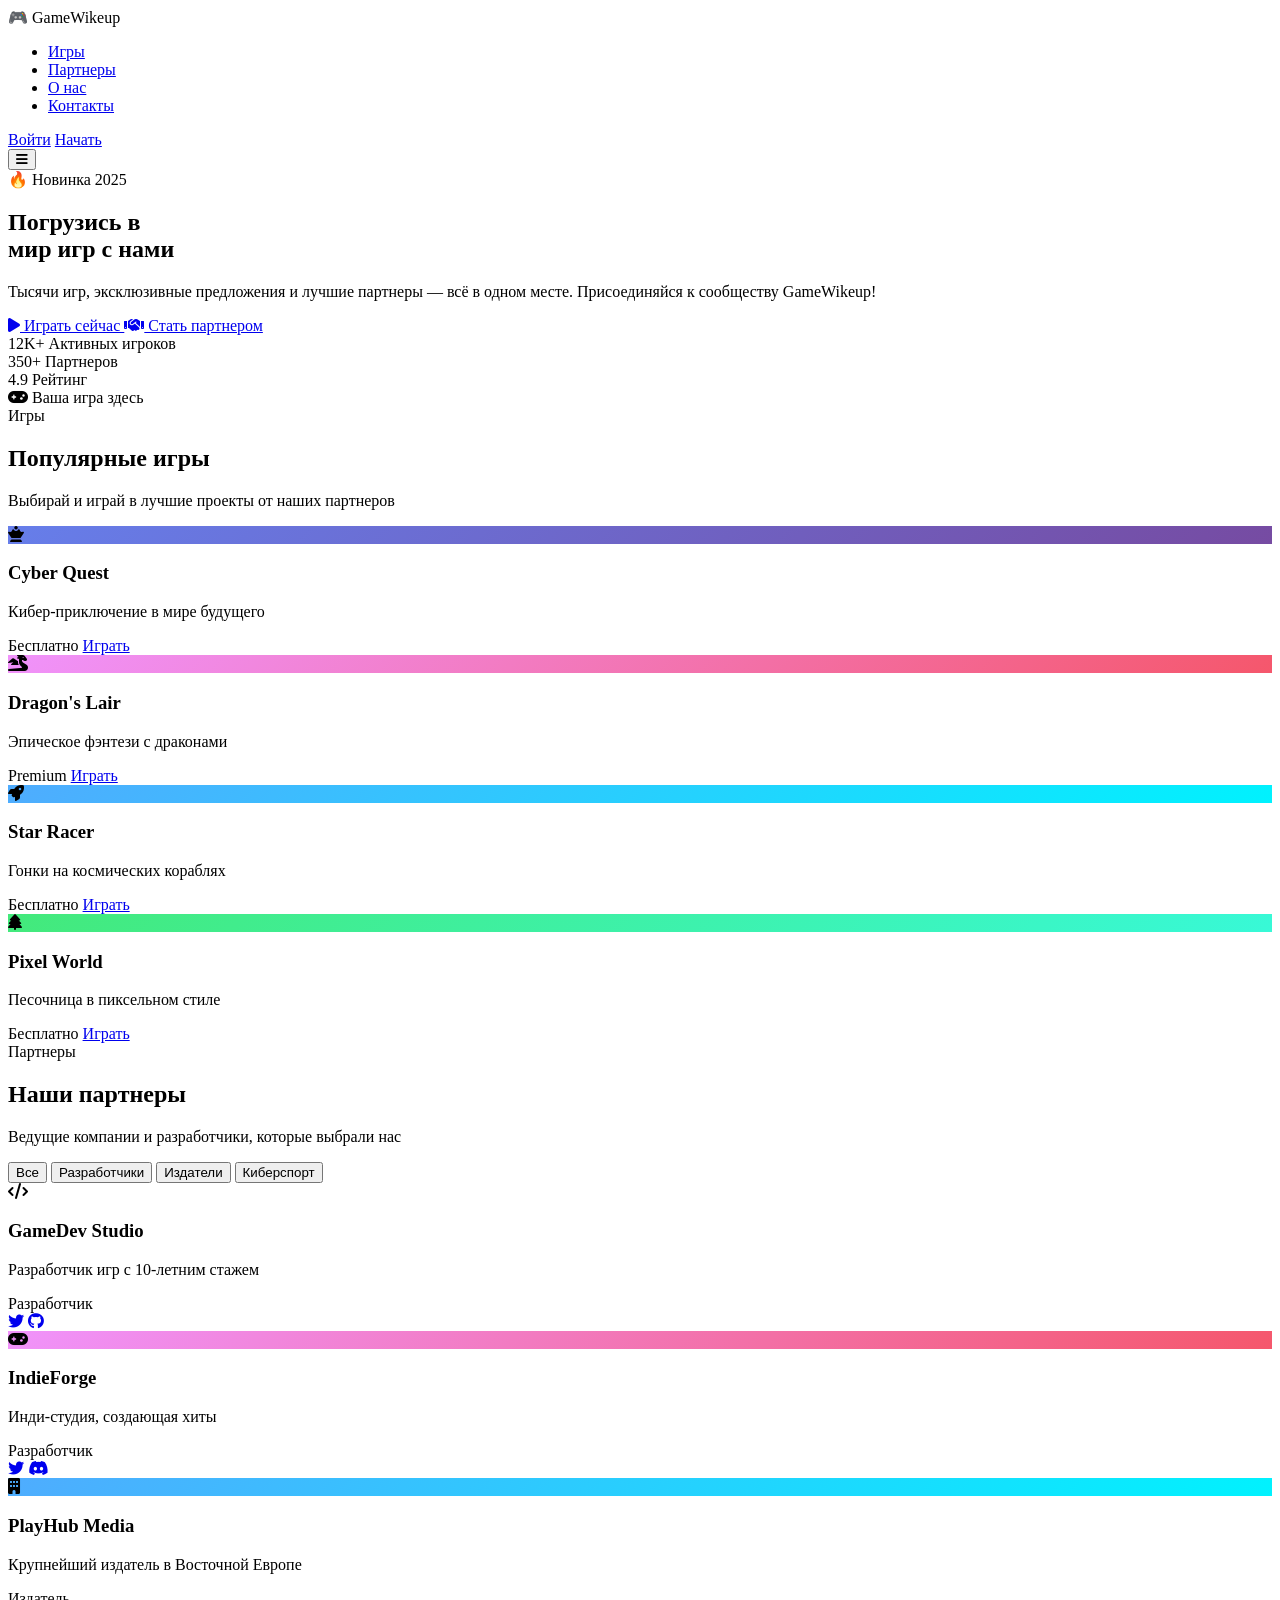
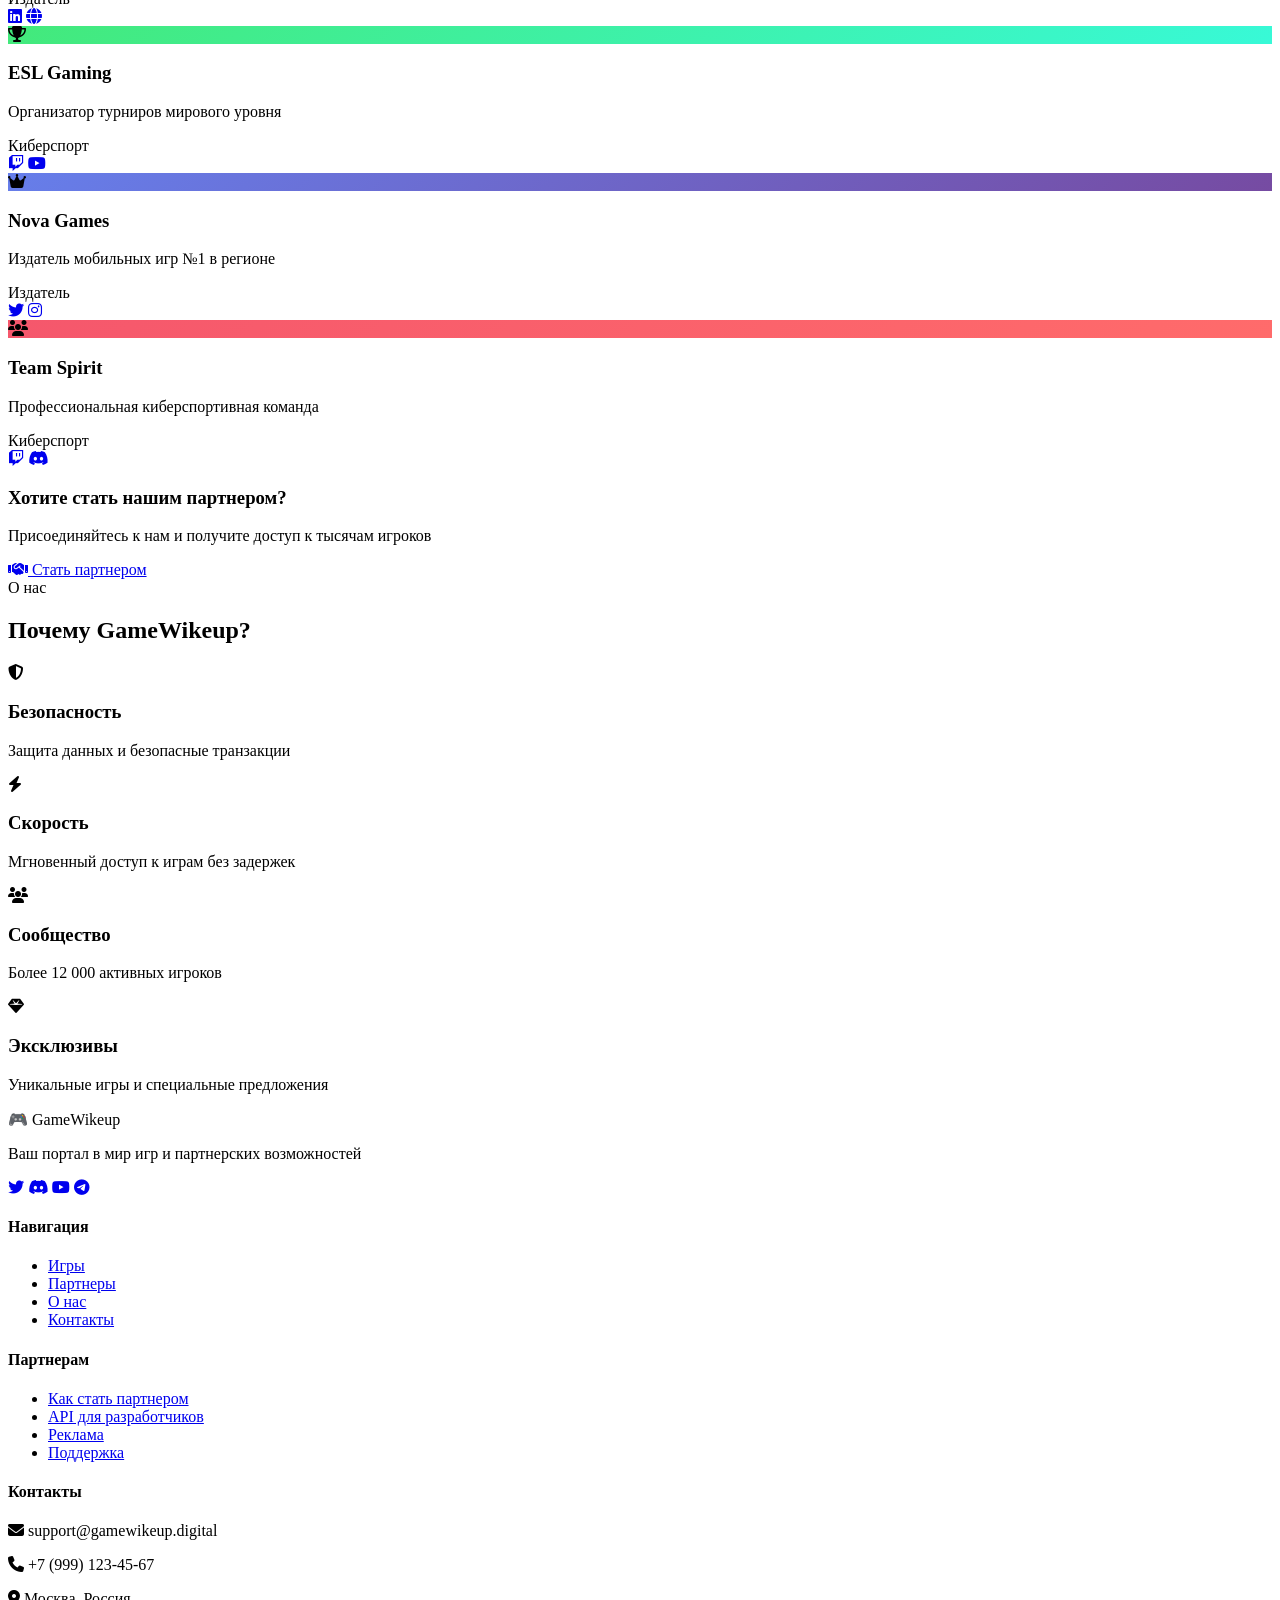
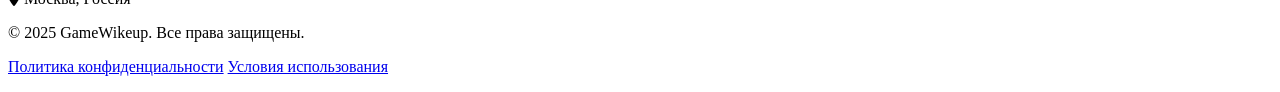
==== index.html @ b13ef34e "index.html" ====
<!DOCTYPE html>
<html lang="ru">
<head>
    <meta charset="UTF-8" />
    <meta name="viewport" content="width=device-width, initial-scale=1.0" />
    <title>GameWikeup — Игровой портал</title>
    <link rel="stylesheet" href="style.css" />
    <link href="https://fonts.googleapis.com/css2?family=Inter:wght@400;500;600;700;800;900&display=swap" rel="stylesheet" />
    <link rel="stylesheet" href="https://cdnjs.cloudflare.com/ajax/libs/font-awesome/6.5.0/css/all.min.css" />
</head>
<body>

    <!-- ===== HEADER / НАВИГАЦИЯ ===== -->
    <header>
        <div class="container">
            <div class="logo">
                <span class="logo-icon">🎮</span>
                <span class="logo-text">Game<span>Wikeup</span></span>
            </div>
            <nav>
                <ul>
                    <li><a href="#games">Игры</a></li>
                    <li><a href="#partners">Партнеры</a></li>
                    <li><a href="#about">О нас</a></li>
                    <li><a href="#contact">Контакты</a></li>
                </ul>
            </nav>
            <div class="header-actions">
                <a href="#" class="btn btn-outline">Войти</a>
                <a href="#" class="btn btn-primary">Начать</a>
            </div>
            <button class="mobile-menu-btn" id="mobileMenuBtn">
                <i class="fas fa-bars"></i>
            </button>
        </div>
    </header>

    <!-- ===== HERO ===== -->
    <section class="hero">
        <div class="container">
            <div class="hero-content">
                <span class="hero-badge">🔥 Новинка 2025</span>
                <h1>Погрузись в <br /><span>мир игр</span> с нами</h1>
                <p>
                    Тысячи игр, эксклюзивные предложения и лучшие партнеры — 
                    всё в одном месте. Присоединяйся к сообществу GameWikeup!
                </p>
                <div class="hero-buttons">
                    <a href="#" class="btn btn-primary btn-large">
                        <i class="fas fa-play"></i> Играть сейчас
                    </a>
                    <a href="#partners" class="btn btn-outline btn-large">
                        <i class="fas fa-handshake"></i> Стать партнером
                    </a>
                </div>
                <div class="hero-stats">
                    <div class="stat">
                        <span class="stat-number">12K+</span>
                        <span class="stat-label">Активных игроков</span>
                    </div>
                    <div class="stat">
                        <span class="stat-number">350+</span>
                        <span class="stat-label">Партнеров</span>
                    </div>
                    <div class="stat">
                        <span class="stat-number">4.9</span>
                        <span class="stat-label">Рейтинг</span>
                    </div>
                </div>
            </div>
            <div class="hero-image">
                <div class="hero-image-placeholder">
                    <i class="fas fa-gamepad"></i>
                    <span>Ваша игра здесь</span>
                </div>
            </div>
        </div>
    </section>

    <!-- ===== GAMES SECTION ===== -->
    <section class="games" id="games">
        <div class="container">
            <div class="section-header">
                <span class="section-tag">Игры</span>
                <h2>Популярные <span>игры</span></h2>
                <p>Выбирай и играй в лучшие проекты от наших партнеров</p>
            </div>
            <div class="games-grid">
                <div class="game-card">
                    <div class="game-card-image" style="background: linear-gradient(135deg, #667eea 0%, #764ba2 100%);">
                        <i class="fas fa-chess-queen"></i>
                    </div>
                    <div class="game-card-content">
                        <h3>Cyber Quest</h3>
                        <p>Кибер-приключение в мире будущего</p>
                        <div class="game-card-footer">
                            <span class="game-tag">Бесплатно</span>
                            <a href="#" class="btn btn-sm btn-primary">Играть</a>
                        </div>
                    </div>
                </div>
                <div class="game-card">
                    <div class="game-card-image" style="background: linear-gradient(135deg, #f093fb 0%, #f5576c 100%);">
                        <i class="fas fa-dragon"></i>
                    </div>
                    <div class="game-card-content">
                        <h3>Dragon's Lair</h3>
                        <p>Эпическое фэнтези с драконами</p>
                        <div class="game-card-footer">
                            <span class="game-tag game-tag-premium">Premium</span>
                            <a href="#" class="btn btn-sm btn-primary">Играть</a>
                        </div>
                    </div>
                </div>
                <div class="game-card">
                    <div class="game-card-image" style="background: linear-gradient(135deg, #4facfe 0%, #00f2fe 100%);">
                        <i class="fas fa-rocket"></i>
                    </div>
                    <div class="game-card-content">
                        <h3>Star Racer</h3>
                        <p>Гонки на космических кораблях</p>
                        <div class="game-card-footer">
                            <span class="game-tag">Бесплатно</span>
                            <a href="#" class="btn btn-sm btn-primary">Играть</a>
                        </div>
                    </div>
                </div>
                <div class="game-card">
                    <div class="game-card-image" style="background: linear-gradient(135deg, #43e97b 0%, #38f9d7 100%);">
                        <i class="fas fa-tree"></i>
                    </div>
                    <div class="game-card-content">
                        <h3>Pixel World</h3>
                        <p>Песочница в пиксельном стиле</p>
                        <div class="game-card-footer">
                            <span class="game-tag">Бесплатно</span>
                            <a href="#" class="btn btn-sm btn-primary">Играть</a>
                        </div>
                    </div>
                </div>
            </div>
        </div>
    </section>

    <!-- ===== PARTNERS SECTION ===== -->
    <section class="partners" id="partners">
        <div class="container">
            <div class="section-header">
                <span class="section-tag">Партнеры</span>
                <h2>Наши <span>партнеры</span></h2>
                <p>Ведущие компании и разработчики, которые выбрали нас</p>
            </div>

            <!-- Partner Categories -->
            <div class="partner-categories">
                <button class="category-btn active" data-category="all">Все</button>
                <button class="category-btn" data-category="developers">Разработчики</button>
                <button class="category-btn" data-category="publishers">Издатели</button>
                <button class="category-btn" data-category="esports">Киберспорт</button>
            </div>

            <!-- Partners Grid -->
            <div class="partners-grid" id="partnersGrid">
                <div class="partner-card" data-category="developers">
                    <div class="partner-logo">
                        <i class="fas fa-code"></i>
                    </div>
                    <h3>GameDev Studio</h3>
                    <p>Разработчик игр с 10-летним стажем</p>
                    <span class="partner-category-tag">Разработчик</span>
                    <div class="partner-social">
                        <a href="#"><i class="fab fa-twitter"></i></a>
                        <a href="#"><i class="fab fa-github"></i></a>
                    </div>
                </div>

                <div class="partner-card" data-category="developers">
                    <div class="partner-logo" style="background: linear-gradient(135deg, #f093fb, #f5576c);">
                        <i class="fas fa-gamepad"></i>
                    </div>
                    <h3>IndieForge</h3>
                    <p>Инди-студия, создающая хиты</p>
                    <span class="partner-category-tag">Разработчик</span>
                    <div class="partner-social">
                        <a href="#"><i class="fab fa-twitter"></i></a>
                        <a href="#"><i class="fab fa-discord"></i></a>
                    </div>
                </div>

                <div class="partner-card" data-category="publishers">
                    <div class="partner-logo" style="background: linear-gradient(135deg, #4facfe, #00f2fe);">
                        <i class="fas fa-building"></i>
                    </div>
                    <h3>PlayHub Media</h3>
                    <p>Крупнейший издатель в Восточной Европе</p>
                    <span class="partner-category-tag">Издатель</span>
                    <div class="partner-social">
                        <a href="#"><i class="fab fa-linkedin"></i></a>
                        <a href="#"><i class="fas fa-globe"></i></a>
                    </div>
                </div>

                <div class="partner-card" data-category="esports">
                    <div class="partner-logo" style="background: linear-gradient(135deg, #43e97b, #38f9d7);">
                        <i class="fas fa-trophy"></i>
                    </div>
                    <h3>ESL Gaming</h3>
                    <p>Организатор турниров мирового уровня</p>
                    <span class="partner-category-tag">Киберспорт</span>
                    <div class="partner-social">
                        <a href="#"><i class="fab fa-twitch"></i></a>
                        <a href="#"><i class="fab fa-youtube"></i></a>
                    </div>
                </div>

                <div class="partner-card" data-category="publishers">
                    <div class="partner-logo" style="background: linear-gradient(135deg, #667eea, #764ba2);">
                        <i class="fas fa-crown"></i>
                    </div>
                    <h3>Nova Games</h3>
                    <p>Издатель мобильных игр №1 в регионе</p>
                    <span class="partner-category-tag">Издатель</span>
                    <div class="partner-social">
                        <a href="#"><i class="fab fa-twitter"></i></a>
                        <a href="#"><i class="fab fa-instagram"></i></a>
                    </div>
                </div>

                <div class="partner-card" data-category="esports">
                    <div class="partner-logo" style="background: linear-gradient(135deg, #f5576c, #ff6b6b);">
                        <i class="fas fa-users"></i>
                    </div>
                    <h3>Team Spirit</h3>
                    <p>Профессиональная киберспортивная команда</p>
                    <span class="partner-category-tag">Киберспорт</span>
                    <div class="partner-social">
                        <a href="#"><i class="fab fa-twitch"></i></a>
                        <a href="#"><i class="fab fa-discord"></i></a>
                    </div>
                </div>
            </div>

            <!-- Partner CTA -->
            <div class="partner-cta">
                <h3>Хотите стать нашим партнером?</h3>
                <p>Присоединяйтесь к нам и получите доступ к тысячам игроков</p>
                <a href="#" class="btn btn-primary btn-large">
                    <i class="fas fa-handshake"></i> Стать партнером
                </a>
            </div>
        </div>
    </section>

    <!-- ===== ABOUT / FEATURES ===== -->
    <section class="about" id="about">
        <div class="container">
            <div class="section-header">
                <span class="section-tag">О нас</span>
                <h2>Почему <span>GameWikeup</span>?</h2>
            </div>
            <div class="features-grid">
                <div class="feature-card">
                    <div class="feature-icon"><i class="fas fa-shield-alt"></i></div>
                    <h3>Безопасность</h3>
                    <p>Защита данных и безопасные транзакции</p>
                </div>
                <div class="feature-card">
                    <div class="feature-icon"><i class="fas fa-bolt"></i></div>
                    <h3>Скорость</h3>
                    <p>Мгновенный доступ к играм без задержек</p>
                </div>
                <div class="feature-card">
                    <div class="feature-icon"><i class="fas fa-users"></i></div>
                    <h3>Сообщество</h3>
                    <p>Более 12 000 активных игроков</p>
                </div>
                <div class="feature-card">
                    <div class="feature-icon"><i class="fas fa-gem"></i></div>
                    <h3>Эксклюзивы</h3>
                    <p>Уникальные игры и специальные предложения</p>
                </div>
            </div>
        </div>
    </section>

    <!-- ===== FOOTER / CONTACT ===== -->
    <footer id="contact">
        <div class="container">
            <div class="footer-grid">
                <div class="footer-brand">
                    <div class="logo">
                        <span class="logo-icon">🎮</span>
                        <span class="logo-text">Game<span>Wikeup</span></span>
                    </div>
                    <p>Ваш портал в мир игр и партнерских возможностей</p>
                    <div class="footer-social">
                        <a href="#"><i class="fab fa-twitter"></i></a>
                        <a href="#"><i class="fab fa-discord"></i></a>
                        <a href="#"><i class="fab fa-youtube"></i></a>
                        <a href="#"><i class="fab fa-telegram"></i></a>
                    </div>
                </div>
                <div class="footer-links">
                    <h4>Навигация</h4>
                    <ul>
                        <li><a href="#games">Игры</a></li>
                        <li><a href="#partners">Партнеры</a></li>
                        <li><a href="#about">О нас</a></li>
                        <li><a href="#contact">Контакты</a></li>
                    </ul>
                </div>
                <div class="footer-links">
                    <h4>Партнерам</h4>
                    <ul>
                        <li><a href="#">Как стать партнером</a></li>
                        <li><a href="#">API для разработчиков</a></li>
                        <li><a href="#">Реклама</a></li>
                        <li><a href="#">Поддержка</a></li>
                    </ul>
                </div>
                <div class="footer-contact">
                    <h4>Контакты</h4>
                    <p><i class="fas fa-envelope"></i> support@gamewikeup.digital</p>
                    <p><i class="fas fa-phone"></i> +7 (999) 123-45-67</p>
                    <p><i class="fas fa-map-marker-alt"></i> Москва, Россия</p>
                </div>
            </div>
            <div class="footer-bottom">
                <p>&copy; 2025 GameWikeup. Все права защищены.</p>
                <p>
                    <a href="#">Политика конфиденциальности</a>
                    <a href="#">Условия использования</a>
                </p>
            </div>
        </div>
    </footer>

    <script src="script.js"></script>
</body>
</html>
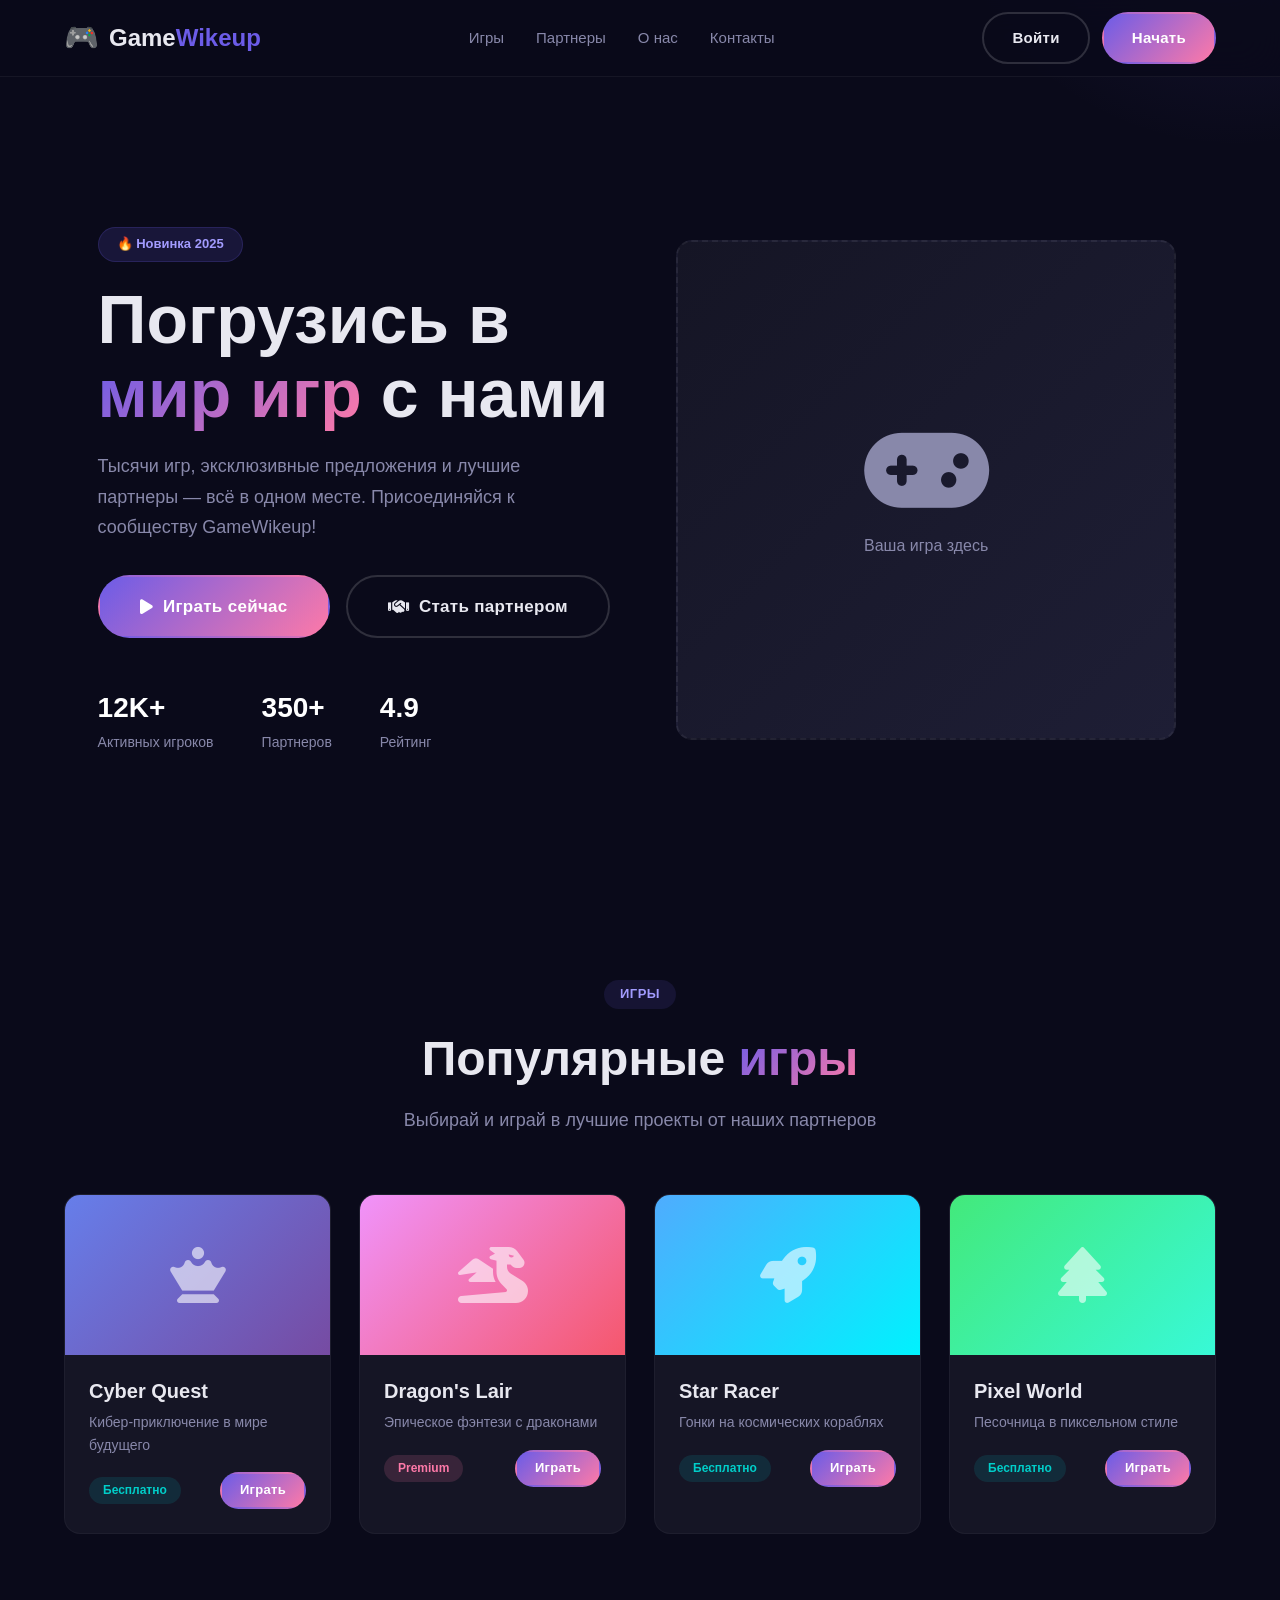
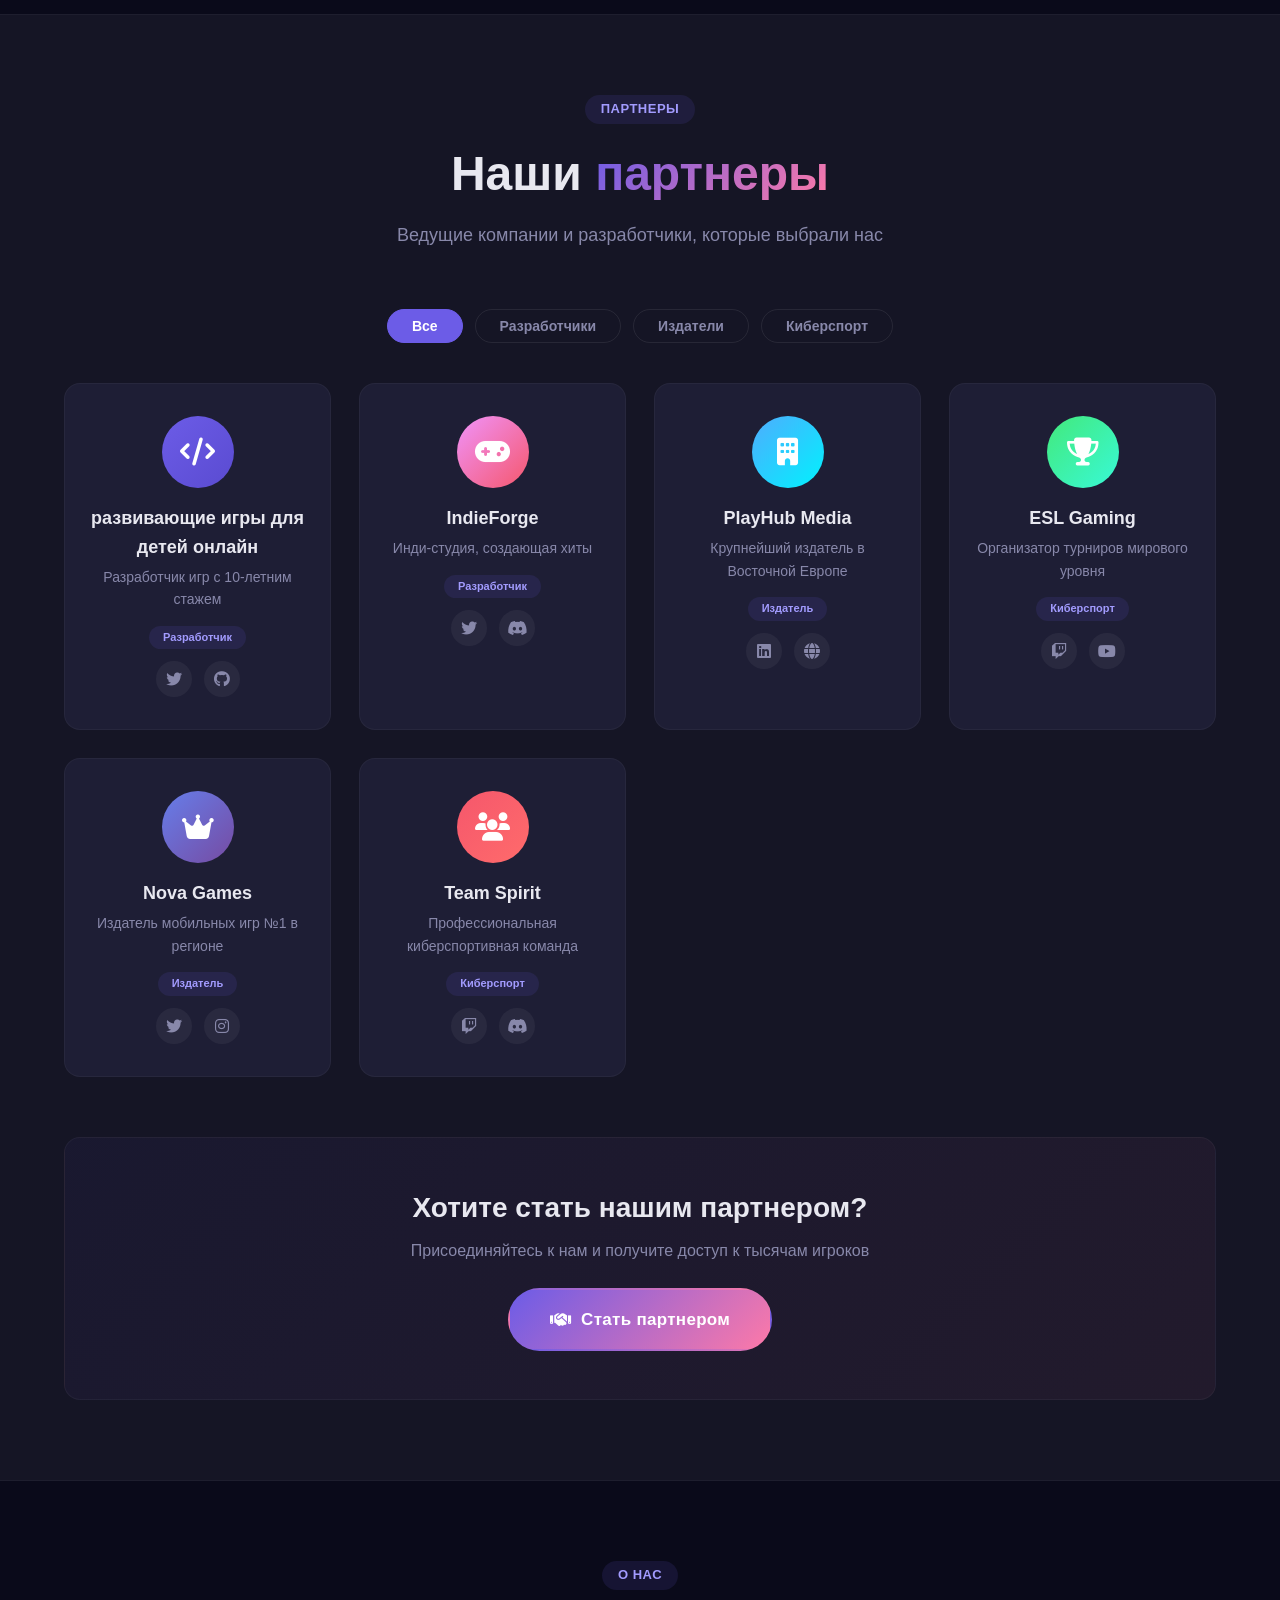
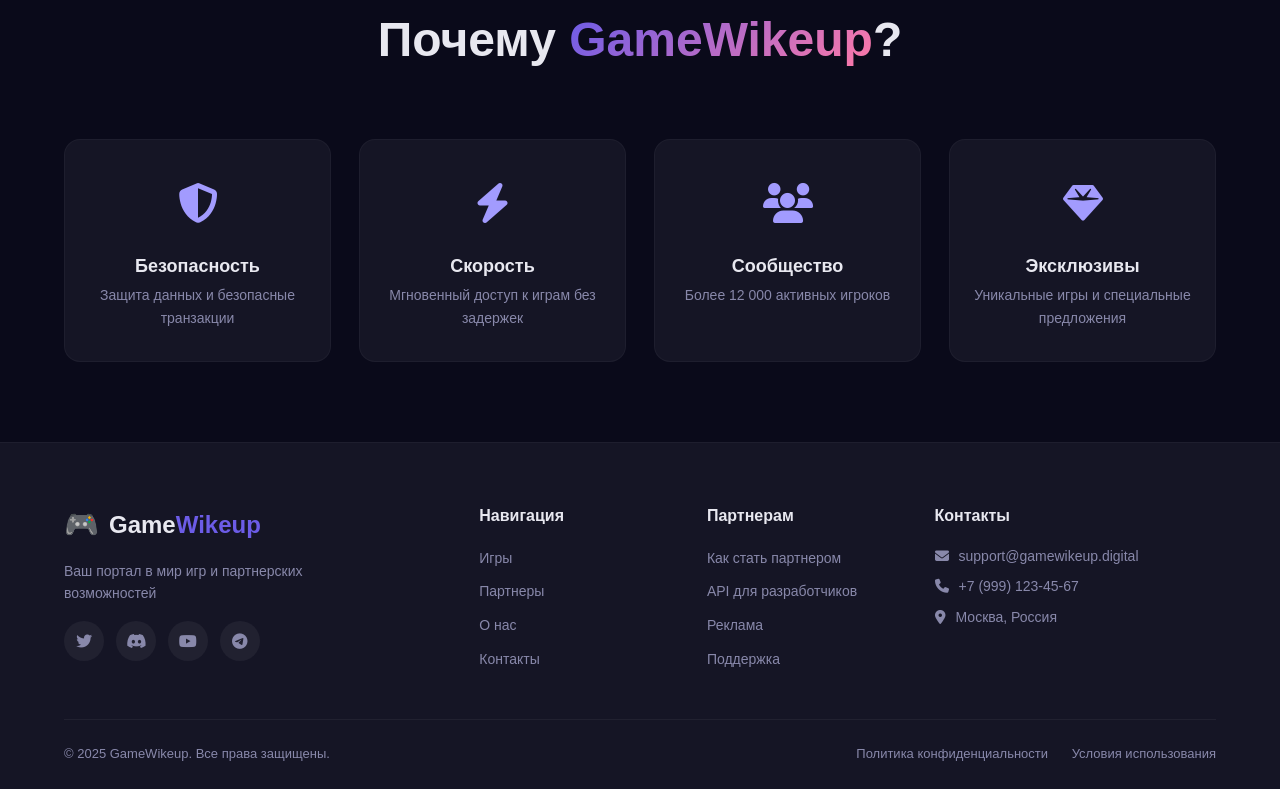
==== commit 0d3e6ed7: "index.html" ====
--- a/index.html
+++ b/index.html
@@ -165,7 +165,8 @@
                     <div class="partner-logo">
                         <i class="fas fa-code"></i>
                     </div>
-                    <h3>GameDev Studio</h3>
+                    <a href="https://game.net.ua/"> <h3>развивающие игры для детей онлайн</h3></a>
+                   
                     <p>Разработчик игр с 10-летним стажем</p>
                     <span class="partner-category-tag">Разработчик</span>
                     <div class="partner-social">
--- a/style.css
+++ b/style.css
@@ -0,0 +1,685 @@
+/* ===== RESET & BASE ===== */
+* {
+    margin: 0;
+    padding: 0;
+    box-sizing: border-box;
+}
+
+:root {
+    --primary: #6c5ce7;
+    --primary-dark: #5a4bd1;
+    --primary-light: #a29bfe;
+    --secondary: #fd79a8;
+    --accent: #00cec9;
+    --dark: #0a0a1a;
+    --dark-card: #151525;
+    --dark-surface: #1e1e35;
+    --text: #e8e8f0;
+    --text-muted: #8888aa;
+    --radius: 16px;
+    --shadow: 0 20px 60px rgba(0, 0, 0, 0.4);
+    --transition: 0.3s cubic-bezier(0.4, 0, 0.2, 1);
+}
+
+html {
+    scroll-behavior: smooth;
+}
+
+body {
+    font-family: 'Inter', -apple-system, BlinkMacSystemFont, sans-serif;
+    background: var(--dark);
+    color: var(--text);
+    line-height: 1.6;
+    -webkit-font-smoothing: antialiased;
+}
+
+a {
+    text-decoration: none;
+    color: inherit;
+}
+
+ul {
+    list-style: none;
+}
+
+.container {
+    max-width: 1200px;
+    margin: 0 auto;
+    padding: 0 24px;
+}
+
+/* ===== BUTTONS ===== */
+.btn {
+    display: inline-flex;
+    align-items: center;
+    gap: 10px;
+    padding: 12px 28px;
+    border-radius: 50px;
+    font-weight: 600;
+    font-size: 15px;
+    transition: var(--transition);
+    border: 2px solid transparent;
+    cursor: pointer;
+    letter-spacing: 0.3px;
+}
+
+.btn-primary {
+    background: linear-gradient(135deg, var(--primary), var(--secondary));
+    color: #fff;
+    border-color: transparent;
+}
+.btn-primary:hover {
+    transform: translateY(-3px);
+    box-shadow: 0 12px 40px rgba(108, 92, 231, 0.35);
+}
+
+.btn-outline {
+    background: transparent;
+    color: var(--text);
+    border-color: rgba(255, 255, 255, 0.15);
+}
+.btn-outline:hover {
+    border-color: var(--primary);
+    background: rgba(108, 92, 231, 0.08);
+}
+
+.btn-large {
+    padding: 16px 40px;
+    font-size: 17px;
+}
+
+.btn-sm {
+    padding: 6px 18px;
+    font-size: 13px;
+}
+
+/* ===== HEADER ===== */
+header {
+    position: fixed;
+    top: 0;
+    left: 0;
+    right: 0;
+    z-index: 1000;
+    background: rgba(10, 10, 26, 0.85);
+    backdrop-filter: blur(20px);
+    border-bottom: 1px solid rgba(255, 255, 255, 0.05);
+    padding: 12px 0;
+}
+
+header .container {
+    display: flex;
+    align-items: center;
+    justify-content: space-between;
+}
+
+.logo {
+    display: flex;
+    align-items: center;
+    gap: 10px;
+    font-size: 24px;
+    font-weight: 800;
+}
+.logo-icon {
+    font-size: 28px;
+}
+.logo-text span {
+    color: var(--primary);
+}
+
+nav ul {
+    display: flex;
+    gap: 32px;
+    font-weight: 500;
+}
+nav ul li a {
+    color: var(--text-muted);
+    transition: var(--transition);
+    font-size: 15px;
+}
+nav ul li a:hover {
+    color: #fff;
+}
+
+.header-actions {
+    display: flex;
+    gap: 12px;
+}
+
+.mobile-menu-btn {
+    display: none;
+    background: none;
+    border: none;
+    color: #fff;
+    font-size: 24px;
+    cursor: pointer;
+}
+
+/* ===== HERO ===== */
+.hero {
+    padding: 160px 0 80px;
+    min-height: 100vh;
+    display: flex;
+    align-items: center;
+    position: relative;
+    overflow: hidden;
+}
+.hero::before {
+    content: '';
+    position: absolute;
+    top: -50%;
+    right: -20%;
+    width: 600px;
+    height: 600px;
+    background: radial-gradient(circle, rgba(108, 92, 231, 0.15) 0%, transparent 70%);
+    border-radius: 50%;
+    pointer-events: none;
+}
+
+.hero .container {
+    display: grid;
+    grid-template-columns: 1fr 1fr;
+    gap: 60px;
+    align-items: center;
+    position: relative;
+    z-index: 1;
+}
+
+.hero-badge {
+    display: inline-block;
+    background: rgba(108, 92, 231, 0.15);
+    color: var(--primary-light);
+    padding: 6px 18px;
+    border-radius: 50px;
+    font-size: 13px;
+    font-weight: 600;
+    margin-bottom: 20px;
+    border: 1px solid rgba(108, 92, 231, 0.2);
+}
+
+.hero-content h1 {
+    font-size: clamp(40px, 6vw, 68px);
+    font-weight: 900;
+    line-height: 1.1;
+    margin-bottom: 20px;
+}
+.hero-content h1 span {
+    background: linear-gradient(135deg, var(--primary), var(--secondary));
+    -webkit-background-clip: text;
+    -webkit-text-fill-color: transparent;
+}
+
+.hero-content p {
+    font-size: 18px;
+    color: var(--text-muted);
+    max-width: 500px;
+    margin-bottom: 32px;
+    line-height: 1.7;
+}
+
+.hero-buttons {
+    display: flex;
+    flex-wrap: wrap;
+    gap: 16px;
+    margin-bottom: 48px;
+}
+
+.hero-stats {
+    display: flex;
+    gap: 48px;
+}
+.stat {
+    display: flex;
+    flex-direction: column;
+}
+.stat-number {
+    font-size: 28px;
+    font-weight: 800;
+    color: #fff;
+}
+.stat-label {
+    font-size: 14px;
+    color: var(--text-muted);
+}
+
+.hero-image-placeholder {
+    width: 100%;
+    aspect-ratio: 1/1;
+    max-width: 500px;
+    margin: 0 auto;
+    background: linear-gradient(135deg, var(--dark-card), var(--dark-surface));
+    border-radius: var(--radius);
+    display: flex;
+    flex-direction: column;
+    align-items: center;
+    justify-content: center;
+    border: 2px dashed rgba(255, 255, 255, 0.06);
+    font-size: 100px;
+    color: var(--text-muted);
+}
+.hero-image-placeholder span {
+    font-size: 16px;
+    margin-top: 12px;
+}
+
+/* ===== SECTION HEADER ===== */
+.section-header {
+    text-align: center;
+    margin-bottom: 60px;
+}
+.section-tag {
+    display: inline-block;
+    background: rgba(108, 92, 231, 0.12);
+    color: var(--primary-light);
+    padding: 4px 16px;
+    border-radius: 50px;
+    font-size: 13px;
+    font-weight: 600;
+    letter-spacing: 0.5px;
+    text-transform: uppercase;
+    margin-bottom: 12px;
+}
+.section-header h2 {
+    font-size: clamp(32px, 4vw, 48px);
+    font-weight: 800;
+}
+.section-header h2 span {
+    background: linear-gradient(135deg, var(--primary), var(--secondary));
+    -webkit-background-clip: text;
+    -webkit-text-fill-color: transparent;
+}
+.section-header p {
+    color: var(--text-muted);
+    font-size: 18px;
+    margin-top: 8px;
+}
+
+/* ===== GAMES ===== */
+.games {
+    padding: 80px 0;
+}
+
+.games-grid {
+    display: grid;
+    grid-template-columns: repeat(auto-fit, minmax(260px, 1fr));
+    gap: 28px;
+}
+
+.game-card {
+    background: var(--dark-card);
+    border-radius: var(--radius);
+    overflow: hidden;
+    border: 1px solid rgba(255, 255, 255, 0.04);
+    transition: var(--transition);
+}
+.game-card:hover {
+    transform: translateY(-6px);
+    border-color: rgba(108, 92, 231, 0.2);
+    box-shadow: var(--shadow);
+}
+
+.game-card-image {
+    height: 160px;
+    display: flex;
+    align-items: center;
+    justify-content: center;
+    font-size: 56px;
+    color: rgba(255, 255, 255, 0.6);
+}
+
+.game-card-content {
+    padding: 20px 24px 24px;
+}
+.game-card-content h3 {
+    font-size: 20px;
+    font-weight: 700;
+    margin-bottom: 4px;
+}
+.game-card-content p {
+    color: var(--text-muted);
+    font-size: 14px;
+    margin-bottom: 16px;
+}
+
+.game-card-footer {
+    display: flex;
+    justify-content: space-between;
+    align-items: center;
+}
+
+.game-tag {
+    font-size: 12px;
+    font-weight: 600;
+    padding: 4px 14px;
+    border-radius: 50px;
+    background: rgba(0, 206, 201, 0.12);
+    color: var(--accent);
+}
+.game-tag-premium {
+    background: rgba(253, 121, 168, 0.15);
+    color: var(--secondary);
+}
+
+/* ===== PARTNERS ===== */
+.partners {
+    padding: 80px 0;
+    background: var(--dark-card);
+    border-top: 1px solid rgba(255, 255, 255, 0.04);
+    border-bottom: 1px solid rgba(255, 255, 255, 0.04);
+}
+
+.partner-categories {
+    display: flex;
+    flex-wrap: wrap;
+    justify-content: center;
+    gap: 12px;
+    margin-bottom: 40px;
+}
+
+.category-btn {
+    padding: 8px 24px;
+    border-radius: 50px;
+    border: 1px solid rgba(255, 255, 255, 0.08);
+    background: transparent;
+    color: var(--text-muted);
+    font-weight: 600;
+    font-size: 14px;
+    cursor: pointer;
+    transition: var(--transition);
+}
+.category-btn:hover,
+.category-btn.active {
+    background: var(--primary);
+    color: #fff;
+    border-color: var(--primary);
+}
+
+.partners-grid {
+    display: grid;
+    grid-template-columns: repeat(auto-fit, minmax(250px, 1fr));
+    gap: 28px;
+    margin-bottom: 60px;
+}
+
+.partner-card {
+    background: var(--dark-surface);
+    padding: 32px 24px;
+    border-radius: var(--radius);
+    text-align: center;
+    border: 1px solid rgba(255, 255, 255, 0.04);
+    transition: var(--transition);
+}
+.partner-card:hover {
+    border-color: rgba(108, 92, 231, 0.2);
+    transform: translateY(-4px);
+}
+
+.partner-logo {
+    width: 72px;
+    height: 72px;
+    margin: 0 auto 16px;
+    border-radius: 50%;
+    background: linear-gradient(135deg, var(--primary), var(--primary-dark));
+    display: flex;
+    align-items: center;
+    justify-content: center;
+    font-size: 28px;
+    color: #fff;
+}
+.partner-card h3 {
+    font-size: 18px;
+    font-weight: 700;
+    margin-bottom: 4px;
+}
+.partner-card p {
+    font-size: 14px;
+    color: var(--text-muted);
+    margin-bottom: 12px;
+}
+
+.partner-category-tag {
+    display: inline-block;
+    font-size: 11px;
+    font-weight: 600;
+    padding: 3px 14px;
+    border-radius: 50px;
+    background: rgba(108, 92, 231, 0.12);
+    color: var(--primary-light);
+    margin-bottom: 12px;
+}
+
+.partner-social {
+    display: flex;
+    justify-content: center;
+    gap: 12px;
+}
+.partner-social a {
+    width: 36px;
+    height: 36px;
+    border-radius: 50%;
+    background: rgba(255, 255, 255, 0.05);
+    display: flex;
+    align-items: center;
+    justify-content: center;
+    color: var(--text-muted);
+    transition: var(--transition);
+}
+.partner-social a:hover {
+    background: var(--primary);
+    color: #fff;
+}
+
+.partner-cta {
+    text-align: center;
+    padding: 48px 32px;
+    background: linear-gradient(135deg, rgba(108, 92, 231, 0.06), rgba(253, 121, 168, 0.06));
+    border-radius: var(--radius);
+    border: 1px solid rgba(255, 255, 255, 0.04);
+}
+.partner-cta h3 {
+    font-size: 28px;
+    font-weight: 700;
+    margin-bottom: 8px;
+}
+.partner-cta p {
+    color: var(--text-muted);
+    margin-bottom: 24px;
+}
+
+/* ===== ABOUT / FEATURES ===== */
+.about {
+    padding: 80px 0;
+}
+
+.features-grid {
+    display: grid;
+    grid-template-columns: repeat(auto-fit, minmax(240px, 1fr));
+    gap: 28px;
+}
+
+.feature-card {
+    background: var(--dark-card);
+    padding: 32px 24px;
+    border-radius: var(--radius);
+    text-align: center;
+    border: 1px solid rgba(255, 255, 255, 0.04);
+    transition: var(--transition);
+}
+.feature-card:hover {
+    border-color: rgba(108, 92, 231, 0.2);
+}
+
+.feature-icon {
+    font-size: 40px;
+    margin-bottom: 16px;
+    color: var(--primary-light);
+}
+.feature-card h3 {
+    font-size: 18px;
+    font-weight: 700;
+    margin-bottom: 4px;
+}
+.feature-card p {
+    color: var(--text-muted);
+    font-size: 14px;
+}
+
+/* ===== FOOTER ===== */
+footer {
+    background: var(--dark-card);
+    padding: 60px 0 24px;
+    border-top: 1px solid rgba(255, 255, 255, 0.04);
+}
+
+.footer-grid {
+    display: grid;
+    grid-template-columns: 2fr 1fr 1fr 1.5fr;
+    gap: 40px;
+    margin-bottom: 40px;
+}
+
+.footer-brand .logo {
+    margin-bottom: 12px;
+}
+.footer-brand p {
+    color: var(--text-muted);
+    font-size: 14px;
+    max-width: 300px;
+}
+
+.footer-social {
+    display: flex;
+    gap: 12px;
+    margin-top: 16px;
+}
+.footer-social a {
+    width: 40px;
+    height: 40px;
+    border-radius: 50%;
+    background: rgba(255, 255, 255, 0.05);
+    display: flex;
+    align-items: center;
+    justify-content: center;
+    color: var(--text-muted);
+    transition: var(--transition);
+}
+.footer-social a:hover {
+    background: var(--primary);
+    color: #fff;
+}
+
+.footer-links h4,
+.footer-contact h4 {
+    font-size: 16px;
+    font-weight: 700;
+    margin-bottom: 16px;
+}
+.footer-links ul li {
+    margin-bottom: 8px;
+}
+.footer-links ul li a {
+    color: var(--text-muted);
+    font-size: 14px;
+    transition: var(--transition);
+}
+.footer-links ul li a:hover {
+    color: #fff;
+}
+
+.footer-contact p {
+    color: var(--text-muted);
+    font-size: 14px;
+    margin-bottom: 8px;
+    display: flex;
+    align-items: center;
+    gap: 10px;
+}
+
+.footer-bottom {
+    border-top: 1px solid rgba(255, 255, 255, 0.05);
+    padding-top: 24px;
+    display: flex;
+    justify-content: space-between;
+    align-items: center;
+    flex-wrap: wrap;
+    gap: 12px;
+}
+.footer-bottom p {
+    font-size: 13px;
+    color: var(--text-muted);
+}
+.footer-bottom a {
+    color: var(--text-muted);
+    margin-left: 20px;
+    transition: var(--transition);
+}
+.footer-bottom a:hover {
+    color: #fff;
+}
+
+/* ===== RESPONSIVE ===== */
+@media (max-width: 992px) {
+    .hero .container {
+        grid-template-columns: 1fr;
+        text-align: center;
+    }
+    .hero-content p {
+        margin-left: auto;
+        margin-right: auto;
+    }
+    .hero-buttons {
+        justify-content: center;
+    }
+    .hero-stats {
+        justify-content: center;
+    }
+    .hero-image-placeholder {
+        max-width: 350px;
+    }
+    .footer-grid {
+        grid-template-columns: 1fr 1fr;
+    }
+}
+
+@media (max-width: 768px) {
+    nav,
+    .header-actions {
+        display: none;
+    }
+    .mobile-menu-btn {
+        display: block;
+    }
+
+    /* Mobile nav (JS will toggle this) */
+    nav.active {
+        display: flex;
+        flex-direction: column;
+        position: absolute;
+        top: 100%;
+        left: 0;
+        right: 0;
+        background: var(--dark);
+        padding: 24px;
+        border-bottom: 1px solid rgba(255, 255, 255, 0.05);
+    }
+    nav.active ul {
+        flex-direction: column;
+        gap: 16px;
+    }
+
+    .hero-stats {
+        flex-wrap: wrap;
+        gap: 24px;
+    }
+
+    .footer-grid {
+        grid-template-columns: 1fr;
+        gap: 32px;
+    }
+    .footer-bottom {
+        flex-direction: column;
+        text-align: center;
+    }
+    .footer-bottom a {
+        margin: 0 10px;
+    }
+}
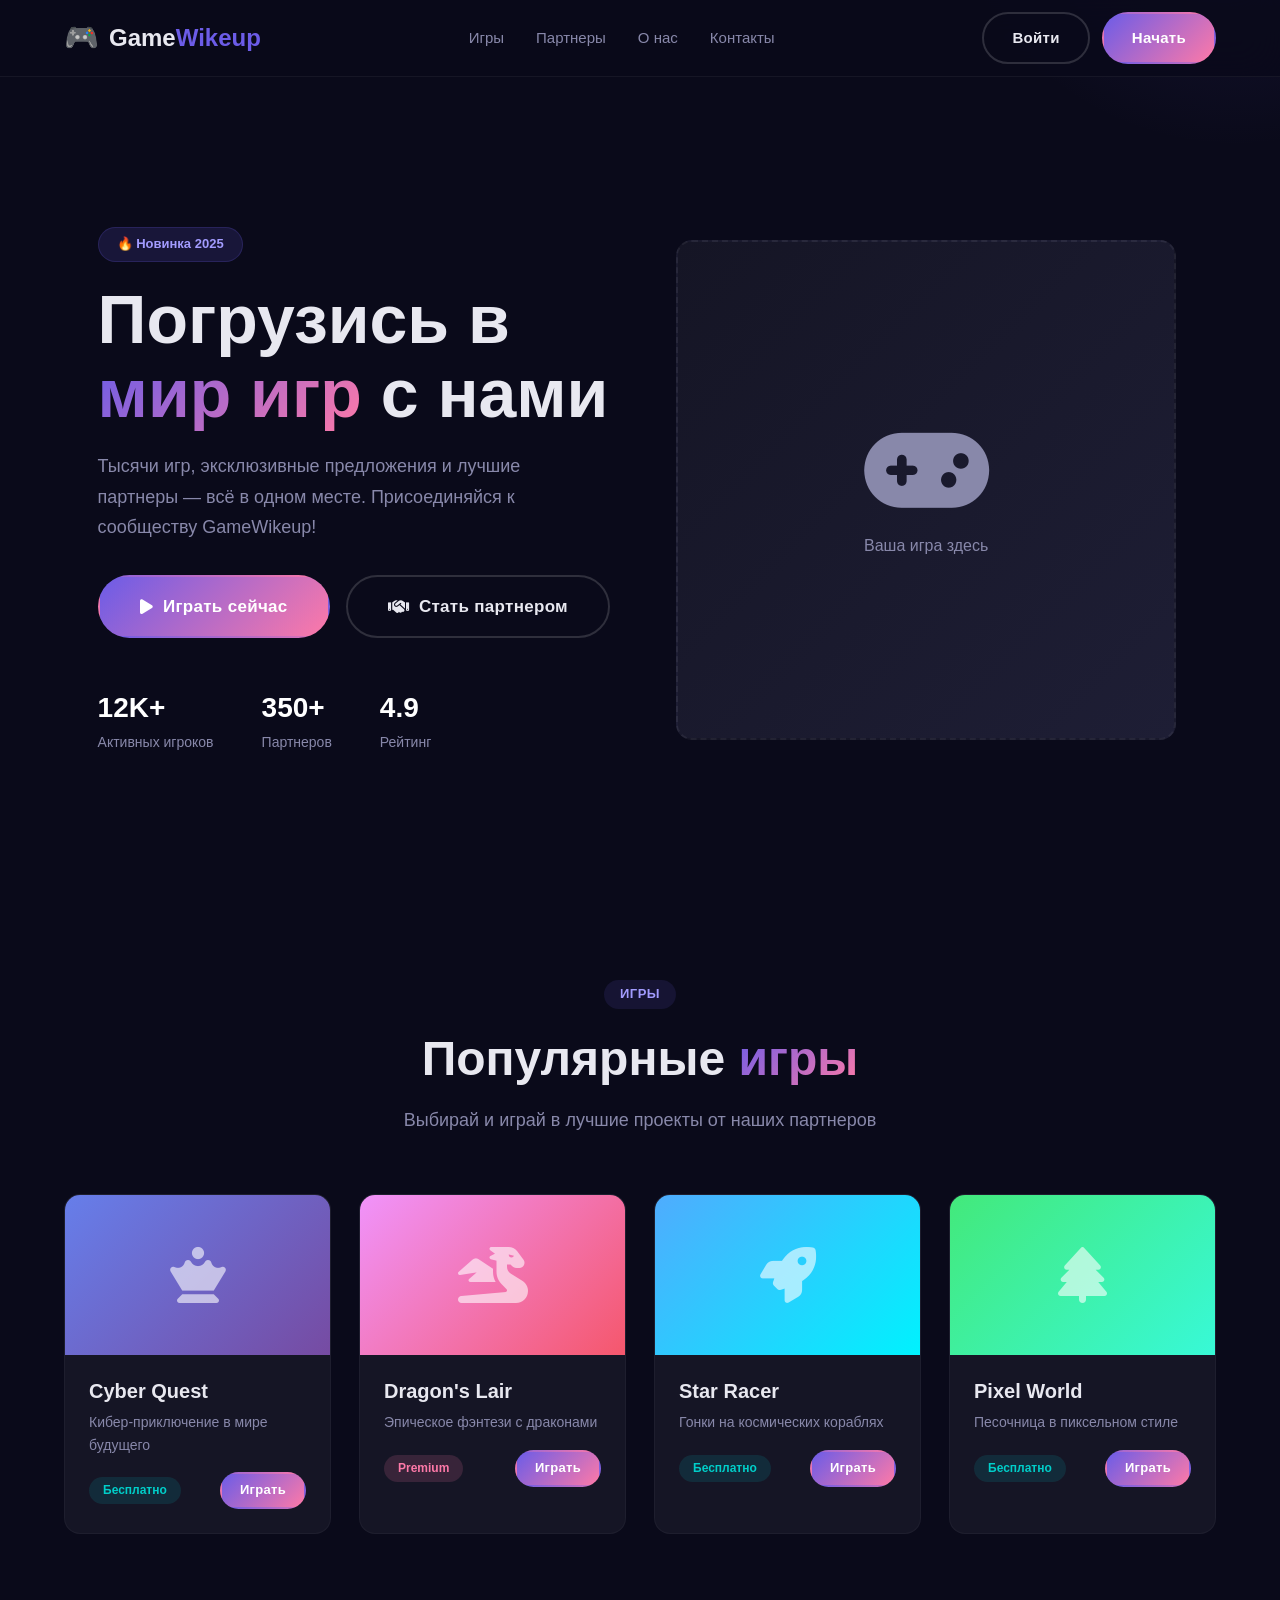
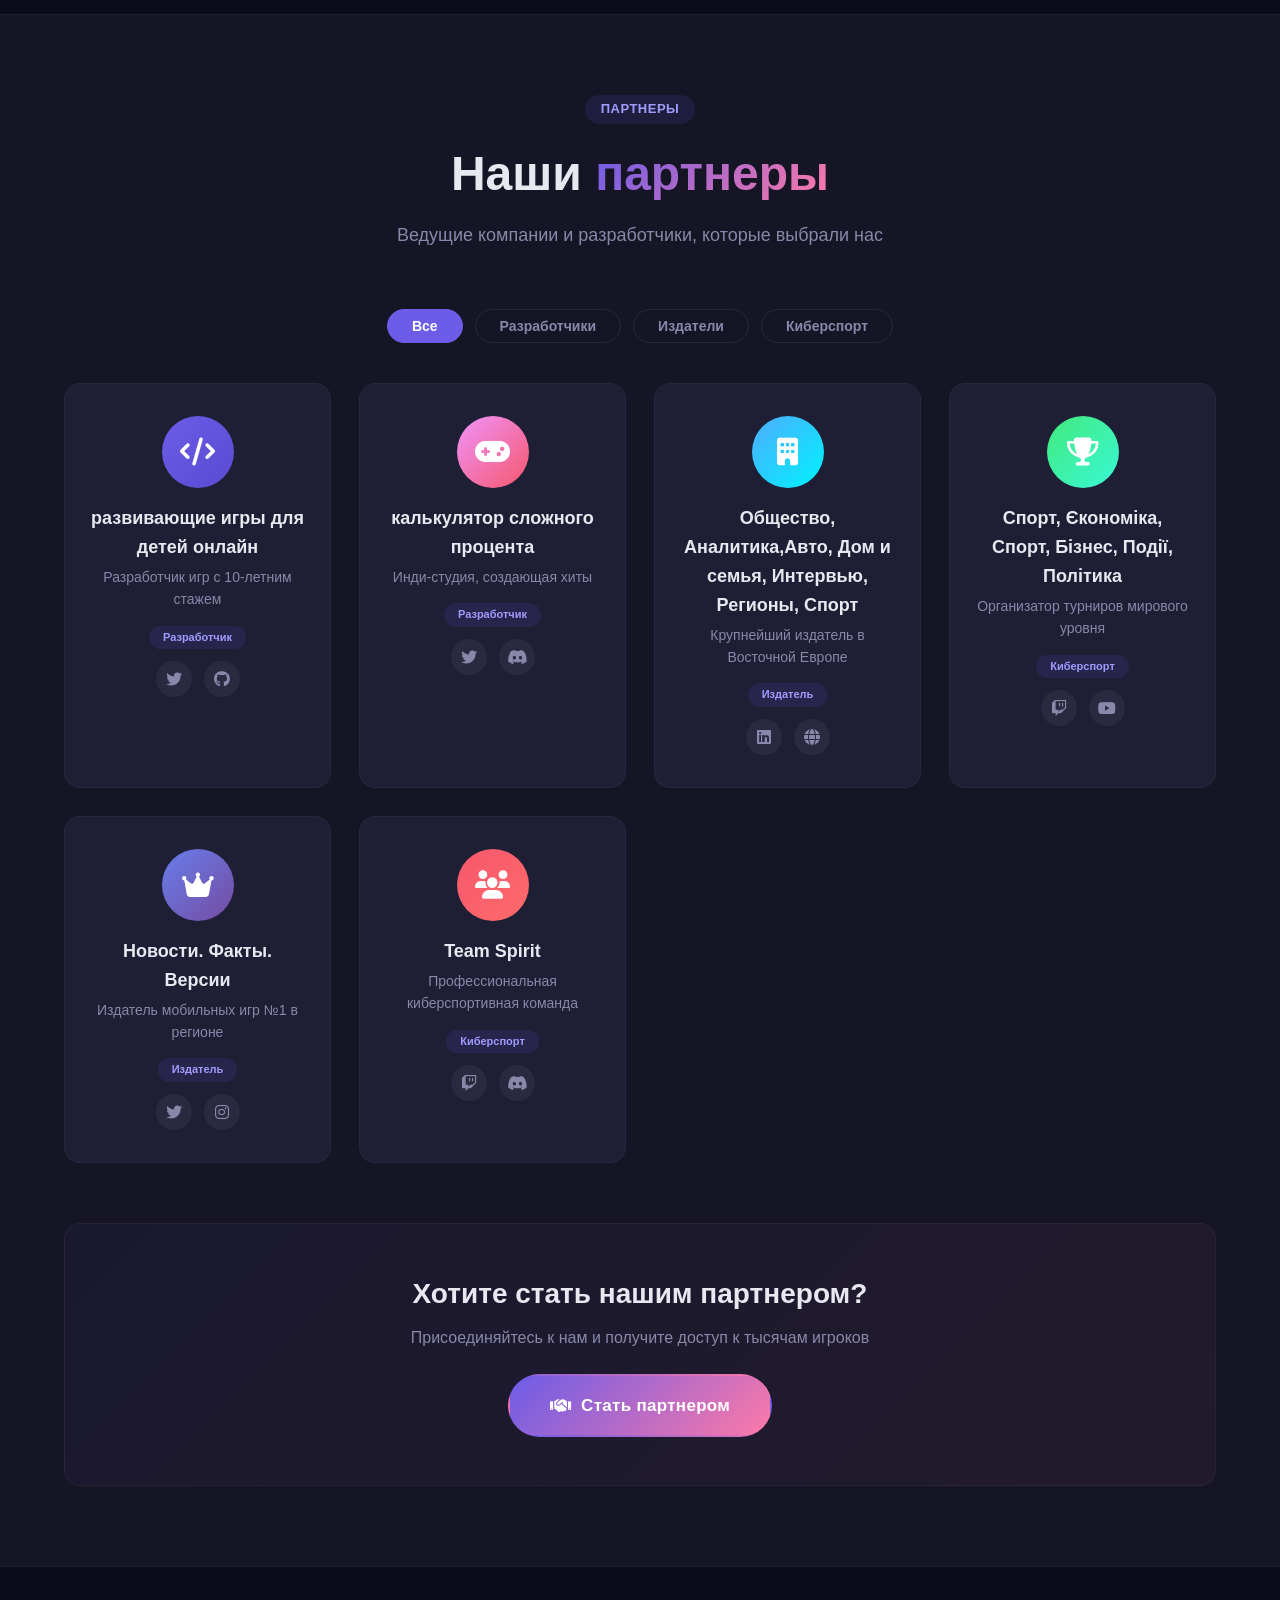
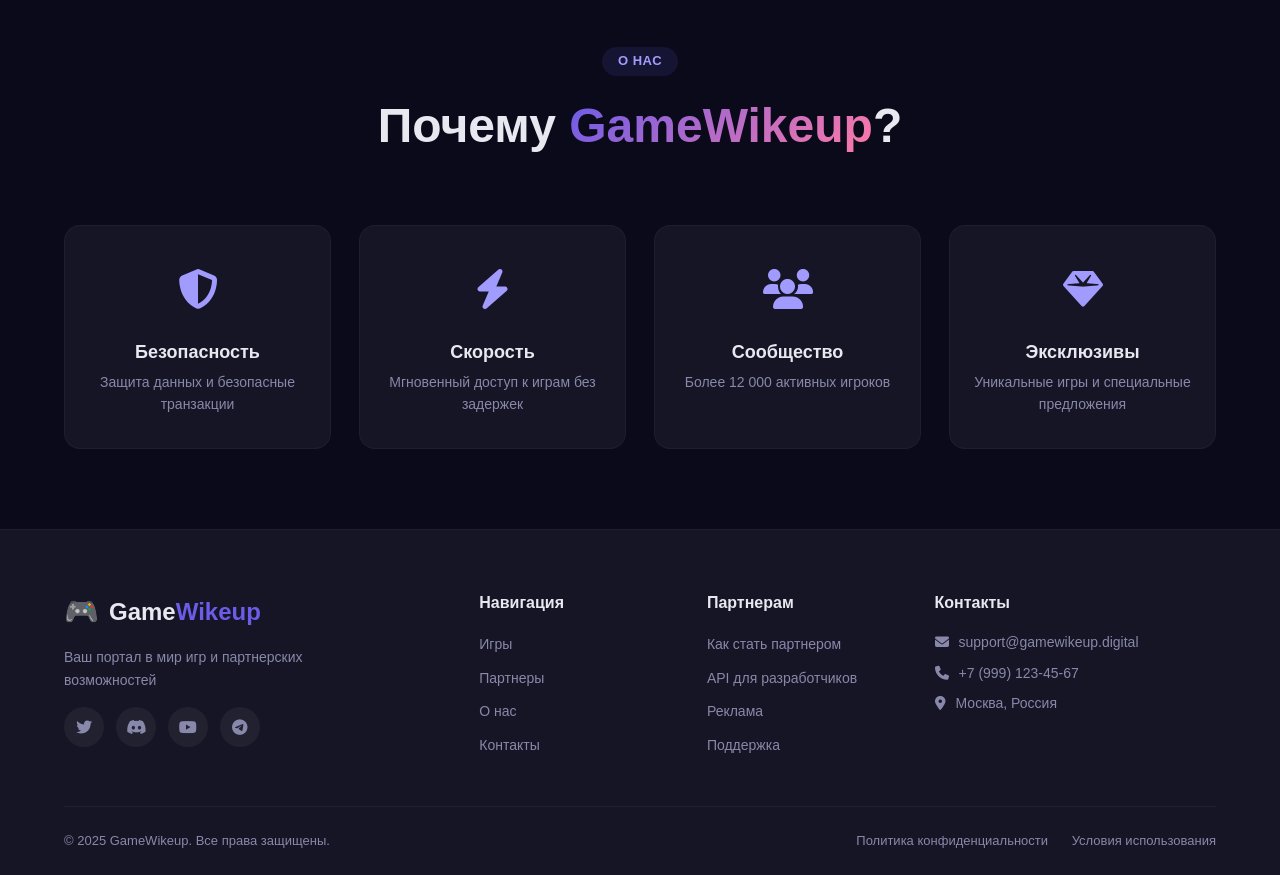
==== commit 50e17cc2: "index.html" ====
--- a/index.html
+++ b/index.html
@@ -166,8 +166,7 @@
                         <i class="fas fa-code"></i>
                     </div>
                     <a href="https://game.net.ua/"> <h3>развивающие игры для детей онлайн</h3></a>
-                   
-                    <p>Разработчик игр с 10-летним стажем</p>
+                     <p>Разработчик игр с 10-летним стажем</p>
                     <span class="partner-category-tag">Разработчик</span>
                     <div class="partner-social">
                         <a href="#"><i class="fab fa-twitter"></i></a>
@@ -179,7 +178,7 @@
                     <div class="partner-logo" style="background: linear-gradient(135deg, #f093fb, #f5576c);">
                         <i class="fas fa-gamepad"></i>
                     </div>
-                    <h3>IndieForge</h3>
+                  <a href="https://finacia.net/compound-investment-calculator/"> <h3>калькулятор сложного процента</h3></a>  
                     <p>Инди-студия, создающая хиты</p>
                     <span class="partner-category-tag">Разработчик</span>
                     <div class="partner-social">
@@ -192,7 +191,7 @@
                     <div class="partner-logo" style="background: linear-gradient(135deg, #4facfe, #00f2fe);">
                         <i class="fas fa-building"></i>
                     </div>
-                    <h3>PlayHub Media</h3>
+                    <a href="https://versii.net/"> <h3>Общество, Аналитика,Авто, Дом и семья, Интервью, Регионы, Спорт</h3></a> 
                     <p>Крупнейший издатель в Восточной Европе</p>
                     <span class="partner-category-tag">Издатель</span>
                     <div class="partner-social">
@@ -205,7 +204,7 @@
                     <div class="partner-logo" style="background: linear-gradient(135deg, #43e97b, #38f9d7);">
                         <i class="fas fa-trophy"></i>
                     </div>
-                    <h3>ESL Gaming</h3>
+                   <a href="https://novosti.org.ua/"> <h3>Спорт, Єкономіка, Спорт, Бізнес, Події, Політика</h3></a> 
                     <p>Организатор турниров мирового уровня</p>
                     <span class="partner-category-tag">Киберспорт</span>
                     <div class="partner-social">
@@ -218,7 +217,7 @@
                     <div class="partner-logo" style="background: linear-gradient(135deg, #667eea, #764ba2);">
                         <i class="fas fa-crown"></i>
                     </div>
-                    <h3>Nova Games</h3>
+                    <a href="https://versiiua.net/"> <h3>Новости. Факты. Версии</h3></a> 
                     <p>Издатель мобильных игр №1 в регионе</p>
                     <span class="partner-category-tag">Издатель</span>
                     <div class="partner-social">
